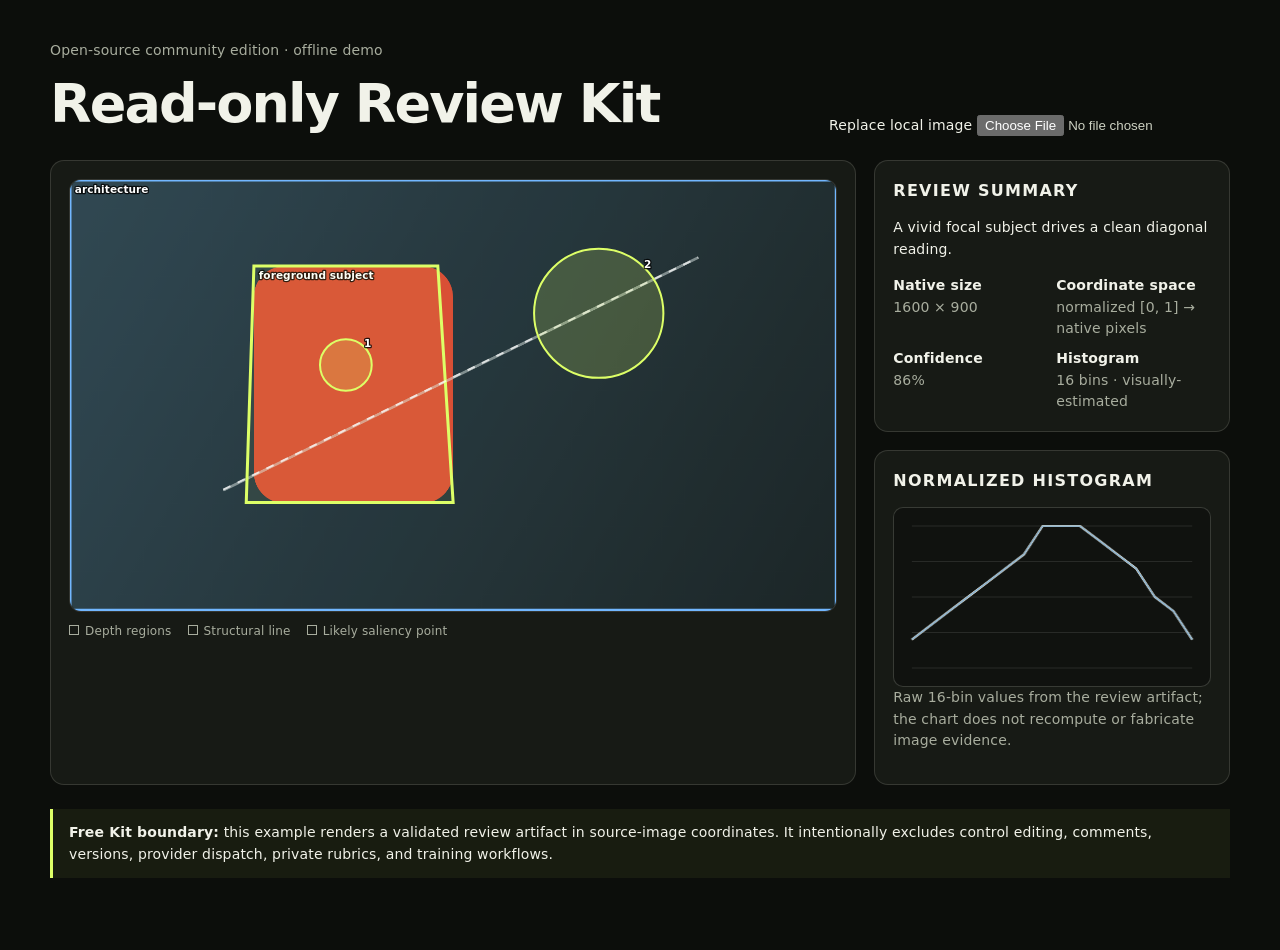
==== assets/demo.html @ 6e665ea7 "Launch Romanjo Art QA community skill" ====
<!doctype html>
<html lang="en">
<head>
  <meta charset="utf-8">
  <meta name="viewport" content="width=device-width, initial-scale=1">
  <title>Romanjo Review — Free Read-only Kit</title>
  <link rel="stylesheet" href="./demo.css">
</head>
<body>
  <main class="rr-kit">
    <header>
      <div>
        <p class="muted">Open-source community edition · offline demo</p>
        <h1>Read-only Review Kit</h1>
      </div>
      <label>Replace local image <input id="image-picker" type="file" accept="image/*"></label>
    </header>
    <div class="grid">
      <section class="panel">
        <div id="review-stage" aria-live="polite"></div>
        <div class="rr-legend" aria-label="Overlay legend">
          <span>Depth regions</span><span>Structural line</span><span>Likely saliency point</span>
        </div>
      </section>
      <div class="stack">
        <section class="panel">
          <h2>Review summary</h2>
          <p id="summary"></p>
          <div id="meta" class="rr-meta"></div>
        </section>
        <section class="panel">
          <h2>Normalized histogram</h2>
          <canvas id="histogram" class="rr-histogram" aria-label="Luminance and RGB histogram"></canvas>
          <p class="muted">Raw 16-bin values from the review artifact; the chart does not recompute or fabricate image evidence.</p>
        </section>
      </div>
    </div>
    <p class="boundary"><strong>Free Kit boundary:</strong> this example renders a validated review artifact in source-image coordinates. It intentionally excludes control editing, comments, versions, provider dispatch, private rubrics, and training workflows.</p>
  </main>
  <script type="module" src="./demo.js"></script>
</body>
</html>
---- assets/demo.css ----
@import url("./components/review-kit.css");

:root { color-scheme: dark; }
* { box-sizing: border-box; }
body {
  margin: 0;
  background: #0c0e0b;
  color: #f1f2e9;
  font: 15px/1.65 ui-sans-serif, system-ui, sans-serif;
  letter-spacing: 0.01em;
}
main { width: min(1180px, calc(100% - 32px)); margin: 40px auto 72px; }
header { display: flex; align-items: end; justify-content: space-between; gap: 20px; margin-bottom: 24px; }
h1, h2, p { margin-top: 0; }
h1 { margin-bottom: 4px; font-size: clamp(28px, 5vw, 54px); line-height: 1.05; letter-spacing: -0.035em; }
h2 { font-size: 16px; letter-spacing: 0.08em; text-transform: uppercase; }
.muted { color: #a8ad9e; }
.grid { display: grid; grid-template-columns: minmax(0, 1.7fr) minmax(280px, .75fr); gap: 18px; }
.panel { padding: 18px; border: 1px solid rgba(239, 241, 225, .14); border-radius: 14px; background: #171a15; }
.stack { display: grid; gap: 18px; }
input[type="file"] { max-width: 100%; color: #cdd1c2; }
.boundary { margin-top: 24px; padding: 13px 16px; border-left: 3px solid #ddff67; background: rgba(221,255,103,.06); }
@media (max-width: 760px) { header { align-items: start; flex-direction: column; } .grid { grid-template-columns: 1fr; } }
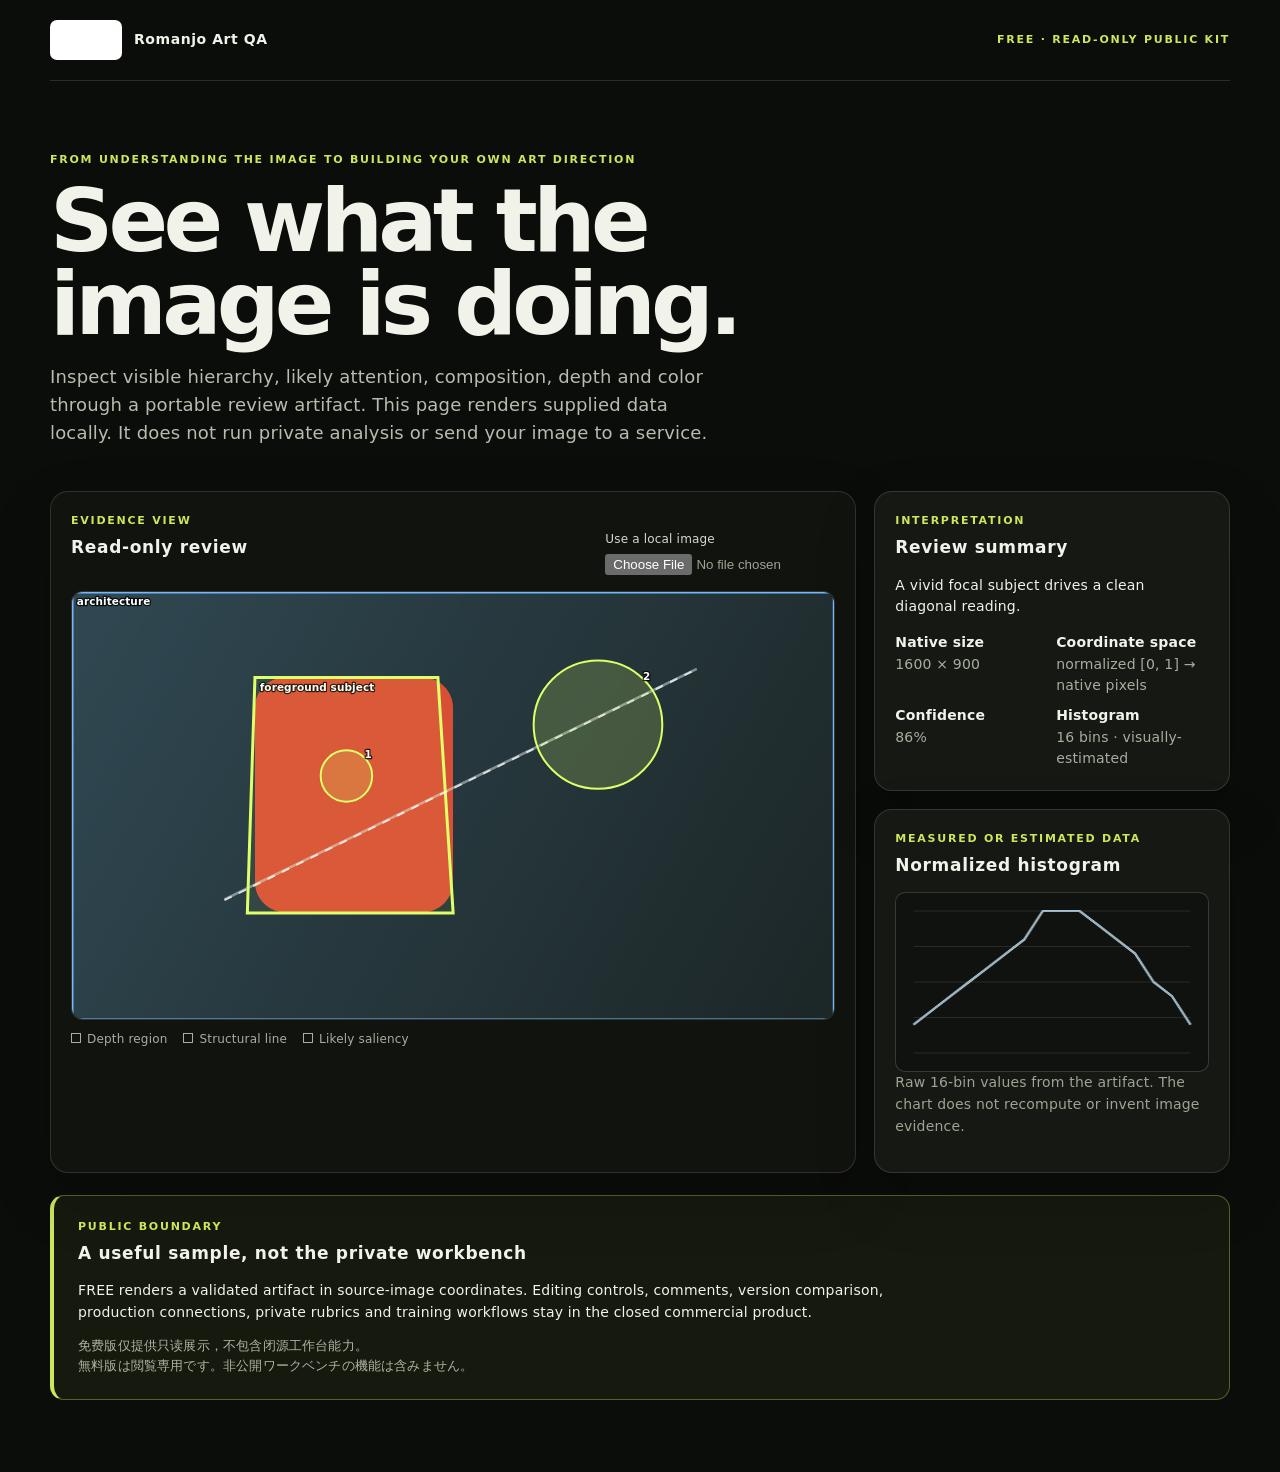
==== commit ca5d443c: "Present the public review kit and access paths" ====
--- a/assets/demo.html
+++ b/assets/demo.html
@@ -3,39 +3,60 @@
 <head>
   <meta charset="utf-8">
   <meta name="viewport" content="width=device-width, initial-scale=1">
+  <meta name="description" content="Romanjo Art QA free read-only visual review kit.">
   <title>Romanjo Review — Free Read-only Kit</title>
+  <link rel="icon" href="./brand/favicon.svg" type="image/svg+xml">
   <link rel="stylesheet" href="./demo.css">
 </head>
 <body>
   <main class="rr-kit">
-    <header>
-      <div>
-        <p class="muted">Open-source community edition · offline demo</p>
-        <h1>Read-only Review Kit</h1>
-      </div>
-      <label>Replace local image <input id="image-picker" type="file" accept="image/*"></label>
+    <header class="site-header">
+      <a class="brand" href="../README.md" aria-label="Romanjo Art QA">
+        <img src="./brand/romanjo-logo.png" alt="Romanjo logo">
+        <span>Romanjo Art QA</span>
+      </a>
+      <p class="edition">FREE · read-only public kit</p>
     </header>
+
+    <section class="hero">
+      <p class="eyebrow">From understanding the image to building your own art direction</p>
+      <h1>See what the image is doing.</h1>
+      <p class="intro">Inspect visible hierarchy, likely attention, composition, depth and color through a portable review artifact. This page renders supplied data locally. It does not run private analysis or send your image to a service.</p>
+    </section>
+
     <div class="grid">
-      <section class="panel">
+      <section class="panel stage-panel">
+        <div class="panel-heading">
+          <div><p class="kicker">Evidence view</p><h2>Read-only review</h2></div>
+          <label class="file-control">Use a local image<input id="image-picker" type="file" accept="image/*"></label>
+        </div>
         <div id="review-stage" aria-live="polite"></div>
         <div class="rr-legend" aria-label="Overlay legend">
-          <span>Depth regions</span><span>Structural line</span><span>Likely saliency point</span>
+          <span>Depth region</span><span>Structural line</span><span>Likely saliency</span>
         </div>
       </section>
       <div class="stack">
         <section class="panel">
+          <p class="kicker">Interpretation</p>
           <h2>Review summary</h2>
           <p id="summary"></p>
           <div id="meta" class="rr-meta"></div>
         </section>
         <section class="panel">
+          <p class="kicker">Measured or estimated data</p>
           <h2>Normalized histogram</h2>
           <canvas id="histogram" class="rr-histogram" aria-label="Luminance and RGB histogram"></canvas>
-          <p class="muted">Raw 16-bin values from the review artifact; the chart does not recompute or fabricate image evidence.</p>
+          <p class="muted">Raw 16-bin values from the artifact. The chart does not recompute or invent image evidence.</p>
         </section>
       </div>
     </div>
-    <p class="boundary"><strong>Free Kit boundary:</strong> this example renders a validated review artifact in source-image coordinates. It intentionally excludes control editing, comments, versions, provider dispatch, private rubrics, and training workflows.</p>
+
+    <section class="boundary" aria-labelledby="boundary-title">
+      <p class="kicker">Public boundary</p>
+      <h2 id="boundary-title">A useful sample, not the private workbench</h2>
+      <p>FREE renders a validated artifact in source-image coordinates. Editing controls, comments, version comparison, production connections, private rubrics and training workflows stay in the closed commercial product.</p>
+      <p class="boundary-languages">免费版仅提供只读展示，不包含闭源工作台能力。<br>無料版は閲覧専用です。非公開ワークベンチの機能は含みません。</p>
+    </section>
   </main>
   <script type="module" src="./demo.js"></script>
 </body>
--- a/assets/demo.css
+++ b/assets/demo.css
@@ -4,21 +4,36 @@
 * { box-sizing: border-box; }
 body {
   margin: 0;
-  background: #0c0e0b;
+  background: #0b0d0a;
   color: #f1f2e9;
-  font: 15px/1.65 ui-sans-serif, system-ui, sans-serif;
-  letter-spacing: 0.01em;
+  font: 15px/1.7 ui-sans-serif, system-ui, -apple-system, BlinkMacSystemFont, "Segoe UI", sans-serif;
+  letter-spacing: .012em;
 }
-main { width: min(1180px, calc(100% - 32px)); margin: 40px auto 72px; }
-header { display: flex; align-items: end; justify-content: space-between; gap: 20px; margin-bottom: 24px; }
-h1, h2, p { margin-top: 0; }
-h1 { margin-bottom: 4px; font-size: clamp(28px, 5vw, 54px); line-height: 1.05; letter-spacing: -0.035em; }
-h2 { font-size: 16px; letter-spacing: 0.08em; text-transform: uppercase; }
-.muted { color: #a8ad9e; }
-.grid { display: grid; grid-template-columns: minmax(0, 1.7fr) minmax(280px, .75fr); gap: 18px; }
-.panel { padding: 18px; border: 1px solid rgba(239, 241, 225, .14); border-radius: 14px; background: #171a15; }
+main { width: min(1180px, calc(100% - 32px)); margin: 0 auto 72px; }
+.site-header { display: flex; align-items: center; justify-content: space-between; gap: 20px; padding: 20px 0; border-bottom: 1px solid rgba(239,241,225,.14); }
+.brand { display: flex; align-items: center; gap: 12px; color: inherit; font-weight: 700; letter-spacing: .04em; text-decoration: none; }
+.brand img { width: 72px; height: 40px; border-radius: 7px; background: #fff; object-fit: contain; }
+.edition, .eyebrow, .kicker { margin: 0; color: #cbe75a; font-size: 11px; font-weight: 750; letter-spacing: .16em; text-transform: uppercase; }
+.hero { max-width: 810px; padding: 70px 0 44px; }
+.hero h1 { max-width: 720px; margin: 12px 0 18px; font-size: clamp(42px, 8vw, 88px); line-height: .94; letter-spacing: -.055em; }
+.hero .intro { max-width: 680px; margin: 0; color: #b8bcaf; font-size: 18px; }
+h2, p { margin-top: 0; }
+h2 { margin: 5px 0 14px; font-size: 17px; letter-spacing: .04em; }
+.muted { color: #9ea393; }
+.grid { display: grid; grid-template-columns: minmax(0, 1.7fr) minmax(290px, .75fr); gap: 18px; }
+.panel { padding: 20px; border: 1px solid rgba(239,241,225,.14); border-radius: 18px; background: #151813; box-shadow: 0 24px 60px rgba(0,0,0,.18); }
+.stage-panel { background: #11130f; }
+.panel-heading { display: flex; align-items: end; justify-content: space-between; gap: 18px; margin-bottom: 16px; }
 .stack { display: grid; gap: 18px; }
-input[type="file"] { max-width: 100%; color: #cdd1c2; }
-.boundary { margin-top: 24px; padding: 13px 16px; border-left: 3px solid #ddff67; background: rgba(221,255,103,.06); }
-@media (max-width: 760px) { header { align-items: start; flex-direction: column; } .grid { grid-template-columns: 1fr; } }
-
+.file-control { display: grid; gap: 5px; color: #d6dacd; font-size: 12px; }
+input[type="file"] { max-width: 230px; color: #9ea393; }
+.boundary { margin-top: 22px; padding: 22px 24px; border: 1px solid rgba(203,231,90,.36); border-left: 4px solid #cbe75a; border-radius: 14px; background: rgba(203,231,90,.055); }
+.boundary p { max-width: 860px; margin-bottom: 0; }
+.boundary-languages { margin-top: 13px; color: #aeb3a5; font-size: 13px; }
+@media (max-width: 760px) {
+  .site-header, .panel-heading { align-items: start; flex-direction: column; }
+  .edition { align-self: flex-start; }
+  .hero { padding-top: 48px; }
+  .grid { grid-template-columns: 1fr; }
+  .brand img { width: 60px; height: 34px; }
+}
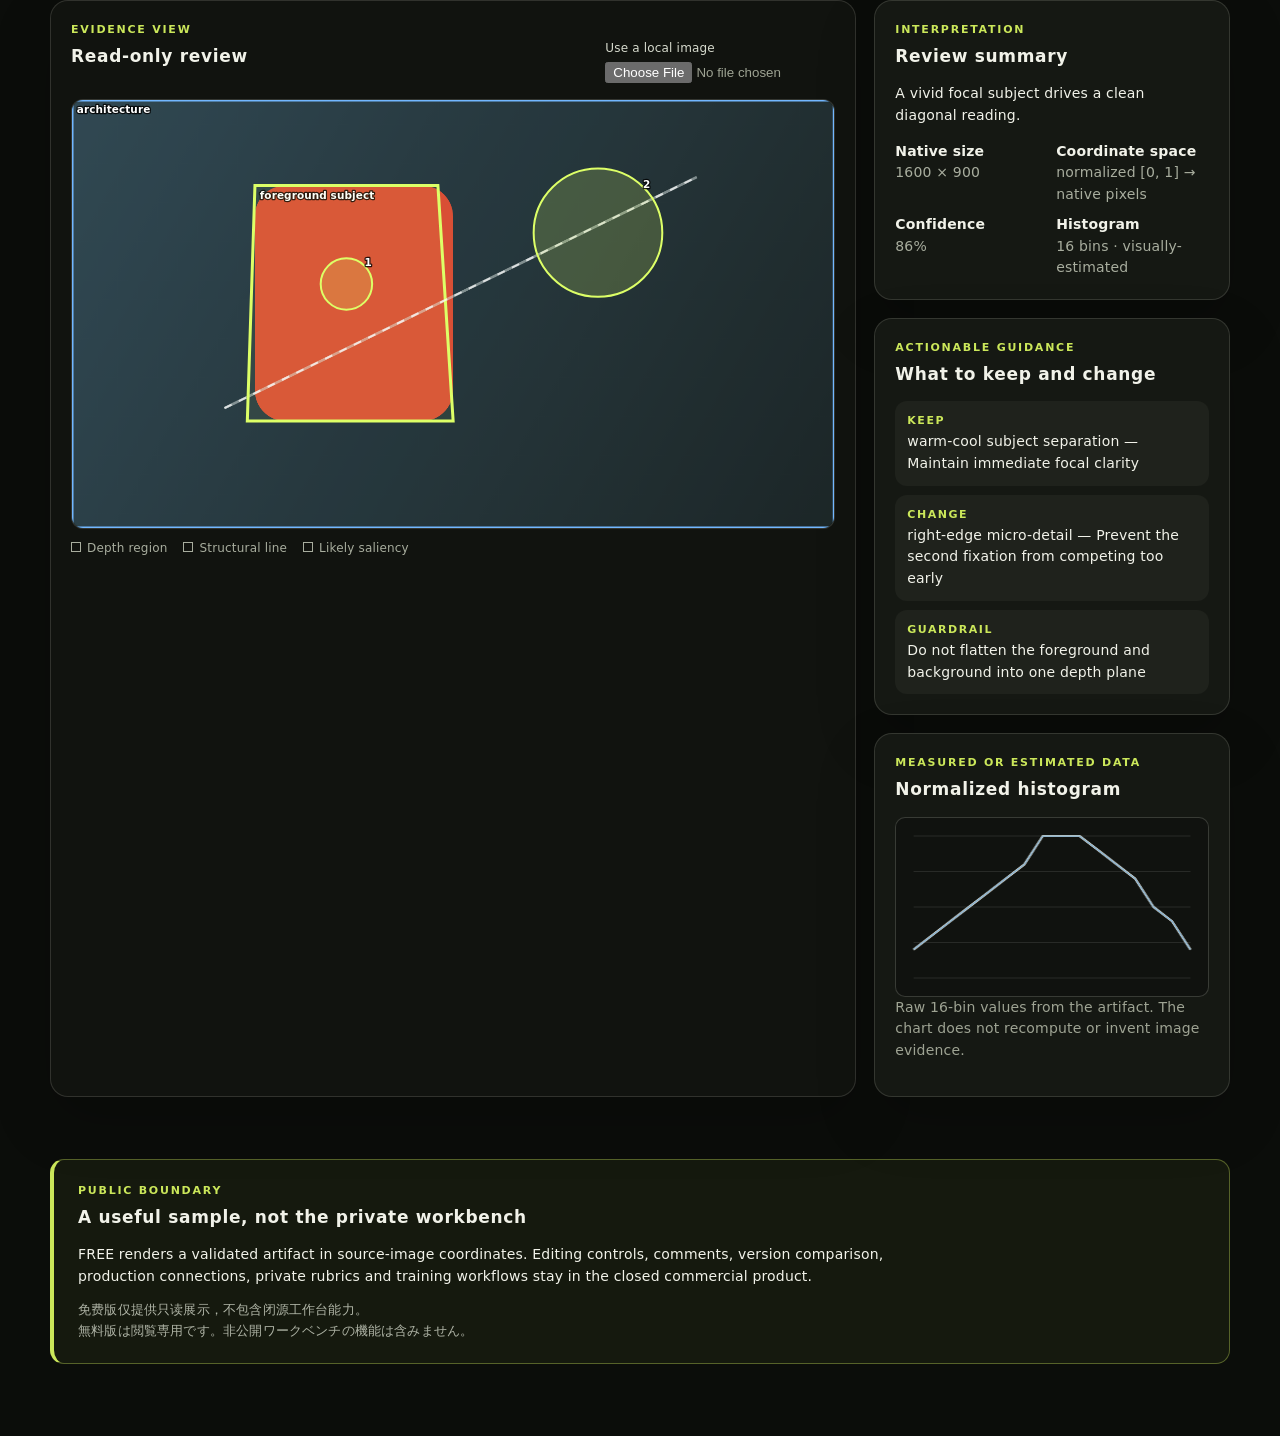
==== commit f8f70eb3: "feat(public): add live demo, upload preview, and skill preview workflow" ====
--- a/assets/demo.html
+++ b/assets/demo.html
@@ -4,26 +4,12 @@
   <meta charset="utf-8">
   <meta name="viewport" content="width=device-width, initial-scale=1">
   <meta name="description" content="Romanjo Art QA free read-only visual review kit.">
-  <title>Romanjo Review — Free Read-only Kit</title>
+  <title>Romanjo Art QA — Free Read-only Kit</title>
   <link rel="icon" href="./brand/favicon.svg" type="image/svg+xml">
   <link rel="stylesheet" href="./demo.css">
 </head>
 <body>
   <main class="rr-kit">
-    <header class="site-header">
-      <a class="brand" href="../README.md" aria-label="Romanjo Art QA">
-        <img src="./brand/romanjo-logo.png" alt="Romanjo logo">
-        <span>Romanjo Art QA</span>
-      </a>
-      <p class="edition">FREE · read-only public kit</p>
-    </header>
-
-    <section class="hero">
-      <p class="eyebrow">From understanding the image to building your own art direction</p>
-      <h1>See what the image is doing.</h1>
-      <p class="intro">Inspect visible hierarchy, likely attention, composition, depth and color through a portable review artifact. This page renders supplied data locally. It does not run private analysis or send your image to a service.</p>
-    </section>
-
     <div class="grid">
       <section class="panel stage-panel">
         <div class="panel-heading">
@@ -43,6 +29,11 @@
           <div id="meta" class="rr-meta"></div>
         </section>
         <section class="panel">
+          <p class="kicker">Actionable guidance</p>
+          <h2>What to keep and change</h2>
+          <ul id="guidance" class="guidance-list"></ul>
+        </section>
+        <section class="panel">
           <p class="kicker">Measured or estimated data</p>
           <h2>Normalized histogram</h2>
           <canvas id="histogram" class="rr-histogram" aria-label="Luminance and RGB histogram"></canvas>
@@ -50,6 +41,8 @@
         </section>
       </div>
     </div>
+
+    <p id="analysis-status" class="analysis-status" role="status"></p>
 
     <section class="boundary" aria-labelledby="boundary-title">
       <p class="kicker">Public boundary</p>
--- a/assets/demo.css
+++ b/assets/demo.css
@@ -30,6 +30,10 @@
 .boundary { margin-top: 22px; padding: 22px 24px; border: 1px solid rgba(203,231,90,.36); border-left: 4px solid #cbe75a; border-radius: 14px; background: rgba(203,231,90,.055); }
 .boundary p { max-width: 860px; margin-bottom: 0; }
 .boundary-languages { margin-top: 13px; color: #aeb3a5; font-size: 13px; }
+.guidance-list { margin: 0; padding: 0; list-style: none; display: grid; gap: 9px; }
+.guidance-list li { display: grid; gap: 2px; padding: 11px 12px; border-radius: 12px; background: rgba(239,241,225,.045); }
+.guidance-list span { color: #cbe75a; font-size: 11px; font-weight: 700; letter-spacing: .14em; text-transform: uppercase; }
+.analysis-status { min-height: 22px; margin: 18px 0 0; color: #aeb3a5; font-size: 13px; }
 @media (max-width: 760px) {
   .site-header, .panel-heading { align-items: start; flex-direction: column; }
   .edition { align-self: flex-start; }
